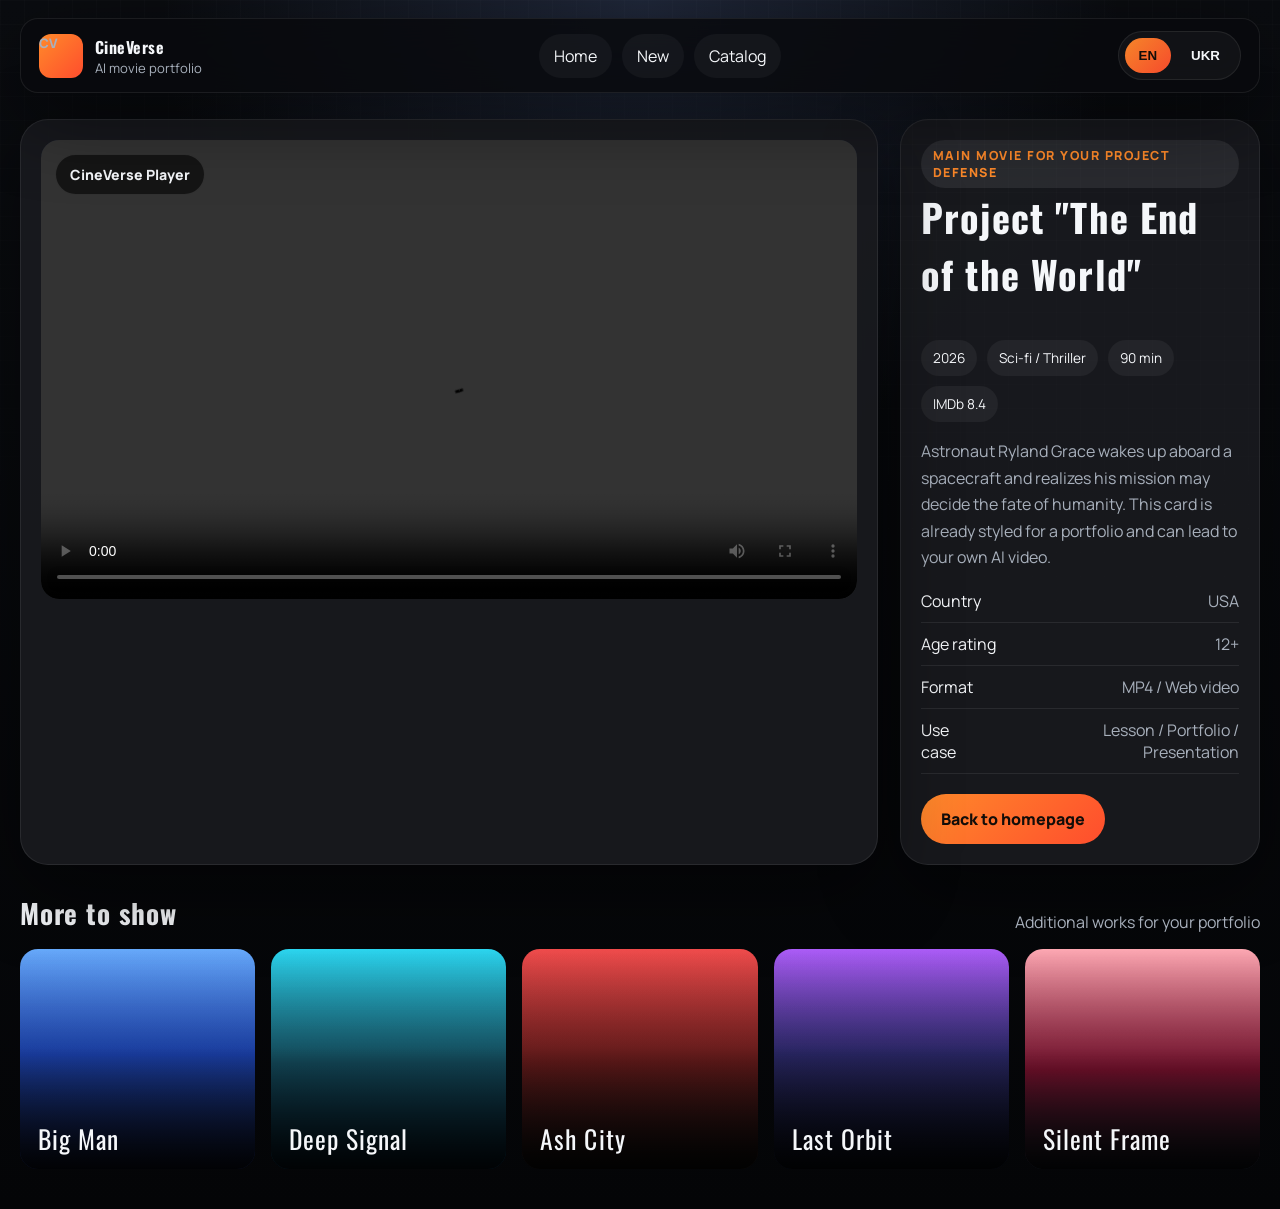
==== movie.html @ 6b6153f5 "first commit Add html css and JS" ====
<!DOCTYPE html>
<html lang="en">
  <head>
    <meta charset="UTF-8" />
    <meta name="viewport" content="width=device-width, initial-scale=1.0" />
    <title>CineVerse | Watch</title>
    <link rel="preconnect" href="https://fonts.googleapis.com" />
    <link rel="preconnect" href="https://fonts.gstatic.com" crossorigin />
    <link
      href="https://fonts.googleapis.com/css2?family=Oswald:wght@400;500;700&family=Manrope:wght@400;500;700;800&display=swap"
      rel="stylesheet"
    />
    <link rel="stylesheet" href="styles.css" />
  </head>
  <body data-page="movie">
    <div class="page-shell">
      <header class="topbar">
        <a class="brand" href="index.html">
          <span class="brand__mark">CV</span>
          <div>
            <strong>CineVerse</strong>
            <span>AI movie portfolio</span>
          </div>
        </a>

        <nav class="topnav" aria-label="Navigation">
          <a href="index.html" data-i18n="nav.home">Home</a>
          <a href="index.html#premieres" data-i18n="nav.new">New</a>
          <a href="index.html#catalog" data-i18n="nav.catalog">Catalog</a>
        </nav>

        <div class="language-switcher" aria-label="Language switcher">
          <button class="language-switcher__button is-active" type="button" data-lang="en">EN</button>
          <button class="language-switcher__button" type="button" data-lang="uk">UKR</button>
        </div>
      </header>

      <main class="player-page">
        <section class="player-layout">
          <div class="player-frame">
            <div class="player-logo">CineVerse Player</div>
            <video id="movie-player" controls playsinline poster="">
              Your browser does not support video.
            </video>
            <div class="player-placeholder" id="player-placeholder">
              <div>
                <strong data-i18n="player.emptyTitle">Video is not connected yet</strong>
                <p data-i18n="player.emptyText">
                  Add your AI film to the project and set its path in the <code>app.js</code>
                  file.
                </p>
              </div>
            </div>
          </div>

          <aside class="movie-info" id="movie-info"></aside>
        </section>

        <section class="recommendations" aria-labelledby="more-title">
          <div class="section-head">
            <h2 id="more-title" data-i18n="recommendations.title">More to show</h2>
            <span data-i18n="recommendations.text">Additional works for your portfolio</span>
          </div>
          <div class="movie-strip" id="recommendations-strip"></div>
        </section>
      </main>
    </div>

    <script src="app-fixed.js"></script>
  </body>
</html>
---- styles.css ----
:root {
  --bg: #050608;
  --panel: rgba(25, 27, 31, 0.92);
  --panel-soft: rgba(36, 39, 45, 0.88);
  --line: rgba(255, 255, 255, 0.08);
  --text: #f5f7fa;
  --muted: #a8b0bc;
  --accent: #ff8a2a;
  --accent-strong: #ff4d2d;
  --accent-cold: #6fd6ff;
  --shadow: 0 24px 80px rgba(0, 0, 0, 0.45);
}

* {
  box-sizing: border-box;
}

html {
  scroll-behavior: smooth;
}

body {
  margin: 0;
  min-height: 100vh;
  font-family: "Manrope", sans-serif;
  color: var(--text);
  background:
    radial-gradient(circle at top, rgba(66, 83, 124, 0.38), transparent 35%),
    linear-gradient(180deg, #0a0c10 0%, #040507 100%);
}

body::before {
  content: "";
  position: fixed;
  inset: 0;
  pointer-events: none;
  background-image:
    linear-gradient(rgba(255, 255, 255, 0.03) 1px, transparent 1px),
    linear-gradient(90deg, rgba(255, 255, 255, 0.03) 1px, transparent 1px);
  background-size: 24px 24px;
  mask-image: linear-gradient(180deg, rgba(0, 0, 0, 0.45), transparent 90%);
}

.page-shell {
  width: min(1240px, calc(100% - 32px));
  margin: 0 auto;
  padding: 18px 0 40px;
}

.topbar {
  display: flex;
  align-items: center;
  justify-content: space-between;
  gap: 20px;
  padding: 12px 18px;
  background: rgba(9, 10, 13, 0.86);
  border: 1px solid var(--line);
  border-radius: 18px;
  backdrop-filter: blur(18px);
  position: sticky;
  top: 12px;
  z-index: 30;
  box-shadow: var(--shadow);
}

.brand {
  display: flex;
  align-items: center;
  gap: 12px;
  color: var(--text);
  text-decoration: none;
}

.brand strong,
.hero h1,
.section-head h2,
.featured-card__content h3,
.movie-info h1,
.collection-card h3 {
  font-family: "Oswald", sans-serif;
  letter-spacing: 0.03em;
}

.brand span {
  display: block;
  color: var(--muted);
  font-size: 0.82rem;
}

.brand__mark {
  display: grid;
  place-items: center;
  width: 44px;
  height: 44px;
  border-radius: 12px;
  background: linear-gradient(135deg, var(--accent), var(--accent-strong));
  color: #111;
  font-weight: 800;
}

.topnav {
  display: flex;
  gap: 10px;
  flex-wrap: wrap;
}

.topnav a,
.button,
.language-switcher__button {
  color: var(--text);
  text-decoration: none;
  border-radius: 999px;
  transition: 0.25s ease;
}

.topnav a {
  padding: 10px 14px;
  background: rgba(255, 255, 255, 0.04);
  border: 1px solid transparent;
}

.topnav a:hover,
.button:hover,
.language-switcher__button:hover {
  transform: translateY(-1px);
}

.topnav a:hover {
  border-color: rgba(255, 255, 255, 0.14);
}

.language-switcher {
  display: inline-flex;
  align-items: center;
  gap: 6px;
  padding: 6px;
  background: rgba(255, 255, 255, 0.04);
  border: 1px solid var(--line);
  border-radius: 999px;
}

.language-switcher__button {
  border: 0;
  background: transparent;
  padding: 10px 14px;
  font-weight: 800;
  cursor: pointer;
}

.language-switcher__button.is-active {
  background: linear-gradient(135deg, rgba(255, 138, 42, 0.96), rgba(255, 77, 45, 0.96));
  color: #120d09;
}

.hero {
  position: relative;
  min-height: 560px;
  margin-top: 22px;
  padding: 38px;
  display: grid;
  grid-template-columns: minmax(0, 1.25fr) 360px;
  align-items: end;
  gap: 24px;
  overflow: hidden;
  border-radius: 32px;
  border: 1px solid var(--line);
  background: linear-gradient(180deg, rgba(8, 10, 14, 0.55), rgba(8, 9, 12, 0.94));
  box-shadow: var(--shadow);
}

.hero__backdrop {
  position: absolute;
  inset: 0;
  background:
    linear-gradient(90deg, rgba(6, 7, 10, 0.94), rgba(6, 7, 10, 0.4) 52%, rgba(6, 7, 10, 0.88)),
    radial-gradient(circle at 50% 24%, rgba(123, 152, 198, 0.34), transparent 26%),
    url("data:image/svg+xml,%3Csvg xmlns='http://www.w3.org/2000/svg' viewBox='0 0 1600 900'%3E%3Crect width='1600' height='900' fill='%23111519'/%3E%3Cellipse cx='800' cy='140' rx='280' ry='80' fill='%23333d48'/%3E%3Crect x='150' y='170' width='120' height='460' rx='30' fill='%23d8e8f3' fill-opacity='0.18'/%3E%3Crect x='1320' y='170' width='120' height='460' rx='30' fill='%23d8e8f3' fill-opacity='0.18'/%3E%3Crect x='300' y='210' width='150' height='360' rx='24' fill='%23242d36'/%3E%3Crect x='500' y='210' width='150' height='360' rx='24' fill='%23242d36'/%3E%3Crect x='950' y='210' width='150' height='360' rx='24' fill='%23242d36'/%3E%3Crect x='1150' y='210' width='150' height='360' rx='24' fill='%23242d36'/%3E%3Ccircle cx='375' cy='280' r='46' fill='%23f6f9fb' fill-opacity='0.18'/%3E%3Ccircle cx='575' cy='280' r='46' fill='%23ff8a2a' fill-opacity='0.36'/%3E%3Ccircle cx='1025' cy='280' r='46' fill='%23ff8a2a' fill-opacity='0.36'/%3E%3Ccircle cx='1225' cy='280' r='46' fill='%23ff5b47' fill-opacity='0.38'/%3E%3Cpath d='M760 210c70 0 130 80 130 182v160H630V392c0-102 60-182 130-182Z' fill='%232a3139'/%3E%3Ccircle cx='760' cy='180' r='60' fill='%23313a45'/%3E%3C/svg%3E")
      center/cover no-repeat;
  transform: scale(1.03);
}

.hero__content,
.hero__spotlight {
  position: relative;
  z-index: 1;
}

.eyebrow,
.hero__badge {
  display: inline-flex;
  align-items: center;
  padding: 7px 12px;
  border-radius: 999px;
  background: rgba(255, 255, 255, 0.08);
  color: var(--accent);
  text-transform: uppercase;
  letter-spacing: 0.12em;
  font-size: 0.78rem;
  font-weight: 800;
}

.hero h1 {
  margin: 16px 0 14px;
  max-width: 12ch;
  font-size: clamp(2.7rem, 5vw, 5.6rem);
  line-height: 0.92;
}

.hero__text,
.hero__spotlight p,
.panel p,
.collection-card p,
.movie-card__desc,
.movie-info p {
  color: var(--muted);
  line-height: 1.65;
}

.hero__actions {
  display: flex;
  gap: 14px;
  margin-top: 28px;
  flex-wrap: wrap;
}

.button {
  display: inline-flex;
  align-items: center;
  justify-content: center;
  padding: 14px 20px;
  font-weight: 800;
}

.button--primary {
  background: linear-gradient(135deg, var(--accent), var(--accent-strong));
  color: #120d09;
}

.button--ghost {
  background: rgba(255, 255, 255, 0.06);
  border: 1px solid var(--line);
}

.hero__spotlight,
.panel,
.featured-card,
.movie-card,
.collection-card,
.player-frame,
.movie-info {
  background: var(--panel);
  border: 1px solid var(--line);
  box-shadow: var(--shadow);
}

.hero__spotlight {
  padding: 22px;
  border-radius: 24px;
  backdrop-filter: blur(16px);
}

.hero__spotlight h2 {
  margin: 16px 0 12px;
  font-size: 1.85rem;
}

.meta-list,
.meta-inline {
  display: flex;
  gap: 10px;
  flex-wrap: wrap;
  padding: 0;
  list-style: none;
}

.meta-list li,
.meta-inline li {
  padding: 9px 12px;
  border-radius: 999px;
  background: rgba(255, 255, 255, 0.05);
  font-size: 0.85rem;
}

.carousel,
.content-grid,
.collections,
.recommendations {
  margin-top: 28px;
}

.section-head {
  display: flex;
  align-items: end;
  justify-content: space-between;
  gap: 16px;
  margin-bottom: 16px;
}

.section-head h2 {
  margin: 0;
  font-size: clamp(1.7rem, 2vw, 2.3rem);
}

.section-head span {
  color: var(--muted);
}

.movie-strip {
  display: grid;
  grid-template-columns: repeat(auto-fit, minmax(155px, 1fr));
  gap: 16px;
}

.content-grid {
  display: grid;
  grid-template-columns: 300px minmax(0, 1fr);
  gap: 22px;
}

.sidebar {
  display: grid;
  gap: 18px;
  align-content: start;
}

.panel {
  padding: 20px;
  border-radius: 22px;
}

.panel h3,
.panel h4 {
  margin-top: 0;
}

.sidebar-columns {
  display: grid;
  grid-template-columns: 1fr 1fr;
  gap: 16px;
}

.link-list {
  list-style: none;
  padding: 0;
  margin: 0;
  display: grid;
  gap: 8px;
}

.link-list a {
  color: var(--muted);
  text-decoration: none;
}

.link-list a:hover {
  color: var(--accent);
}

.catalog {
  min-width: 0;
}

.featured-card {
  display: grid;
  grid-template-columns: 250px minmax(0, 1fr);
  gap: 20px;
  padding: 20px;
  border-radius: 26px;
  margin-bottom: 18px;
}

.poster,
.movie-card__poster {
  position: relative;
  overflow: hidden;
  border-radius: 18px;
  min-height: 340px;
  background:
    linear-gradient(180deg, rgba(255, 255, 255, 0.04), rgba(0, 0, 0, 0.3)),
    var(--poster-gradient, linear-gradient(145deg, #475569, #0f172a));
}

.poster::before,
.movie-card__poster::before {
  content: "";
  position: absolute;
  inset: 0;
  background:
    linear-gradient(180deg, transparent 0%, rgba(0, 0, 0, 0.15) 45%, rgba(0, 0, 0, 0.92) 100%);
}

.poster::after,
.movie-card__poster::after {
  content: attr(data-title);
  position: absolute;
  left: 18px;
  right: 18px;
  bottom: 18px;
  z-index: 1;
  font-family: "Oswald", sans-serif;
  font-size: 1.6rem;
  line-height: 1.04;
  letter-spacing: 0.04em;
}

.featured-card__content h3 {
  margin: 4px 0 10px;
  font-size: 2rem;
}

.featured-card__content a,
.movie-card a {
  text-decoration: none;
}

.movie-list {
  display: grid;
  gap: 16px;
}

.movie-card {
  display: grid;
  grid-template-columns: 180px minmax(0, 1fr);
  gap: 18px;
  padding: 16px;
  border-radius: 24px;
}

.movie-card__poster {
  min-height: 250px;
}

.movie-card__content {
  min-width: 0;
}

.movie-card__header {
  display: flex;
  justify-content: space-between;
  gap: 12px;
  align-items: start;
}

.movie-card__title {
  margin: 0 0 6px;
  color: var(--text);
  font-size: 1.5rem;
}

.rating {
  padding: 8px 10px;
  border-radius: 12px;
  background: rgba(255, 138, 42, 0.16);
  color: #ffc691;
  font-weight: 800;
  white-space: nowrap;
}

.movie-card__actions {
  display: flex;
  gap: 10px;
  margin-top: 16px;
  flex-wrap: wrap;
}

.collections .collection-grid {
  display: grid;
  grid-template-columns: repeat(3, minmax(0, 1fr));
  gap: 18px;
}

.collection-card {
  padding: 22px;
  border-radius: 26px;
  min-height: 220px;
  position: relative;
  overflow: hidden;
}

.collection-card::before {
  content: "";
  position: absolute;
  inset: 0;
  background: radial-gradient(circle at top right, rgba(255, 255, 255, 0.18), transparent 30%);
}

.collection-card--warm {
  background:
    linear-gradient(180deg, rgba(19, 22, 27, 0.72), rgba(19, 22, 27, 0.98)),
    linear-gradient(135deg, #f97316, #7c2d12);
}

.collection-card--cool {
  background:
    linear-gradient(180deg, rgba(19, 22, 27, 0.72), rgba(19, 22, 27, 0.98)),
    linear-gradient(135deg, #0ea5e9, #1d4ed8);
}

.collection-card--gold {
  background:
    linear-gradient(180deg, rgba(19, 22, 27, 0.72), rgba(19, 22, 27, 0.98)),
    linear-gradient(135deg, #eab308, #92400e);
}

.player-page {
  margin-top: 26px;
}

.player-layout {
  display: grid;
  grid-template-columns: minmax(0, 1.5fr) 360px;
  gap: 22px;
}

.player-frame,
.movie-info {
  border-radius: 28px;
  padding: 20px;
}

.player-frame {
  position: relative;
}

.player-logo {
  position: absolute;
  top: 34px;
  left: 34px;
  z-index: 2;
  padding: 10px 14px;
  border-radius: 999px;
  background: rgba(0, 0, 0, 0.58);
  border: 1px solid rgba(255, 255, 255, 0.12);
  font-size: 0.88rem;
  font-weight: 800;
}

video {
  display: block;
  width: 100%;
  aspect-ratio: 16 / 9;
  border-radius: 18px;
  background:
    radial-gradient(circle at center, rgba(255, 138, 42, 0.22), transparent 18%),
    linear-gradient(135deg, #0f172a, #1f2937);
}

.player-placeholder {
  position: absolute;
  inset: 20px;
  display: grid;
  place-items: center;
  text-align: center;
  border-radius: 18px;
  padding: 24px;
  background: linear-gradient(180deg, rgba(5, 6, 8, 0.08), rgba(5, 6, 8, 0.74));
  pointer-events: none;
}

.player-placeholder[hidden] {
  display: none;
}

.player-placeholder strong {
  display: block;
  margin-bottom: 8px;
  font-size: 1.15rem;
}

.movie-info h1 {
  margin-top: 0;
  font-size: 2.4rem;
}

.movie-facts {
  display: grid;
  gap: 10px;
  margin: 20px 0;
}

.movie-facts div {
  display: flex;
  justify-content: space-between;
  gap: 18px;
  padding-bottom: 10px;
  border-bottom: 1px solid var(--line);
}

.movie-facts span:last-child {
  color: var(--muted);
  text-align: right;
}

.mini-card {
  text-decoration: none;
  color: inherit;
}

.mini-card .movie-card__poster {
  min-height: 220px;
}

@media (max-width: 1024px) {
  .hero,
  .content-grid,
  .player-layout,
  .collections .collection-grid,
  .featured-card,
  .movie-card {
    grid-template-columns: 1fr;
  }

  .hero {
    min-height: unset;
  }

  .sidebar-columns {
    grid-template-columns: 1fr;
  }
}

@media (max-width: 720px) {
  .page-shell {
    width: min(100% - 20px, 1240px);
  }

  .topbar {
    padding: 14px;
  }

  .topnav {
    display: none;
  }

  .hero,
  .player-frame,
  .movie-info,
  .featured-card,
  .movie-card,
  .panel {
    border-radius: 22px;
  }

  .hero {
    padding: 24px;
  }

  .hero h1 {
    max-width: none;
  }

  .section-head {
    align-items: start;
    flex-direction: column;
  }

  .movie-card__header {
    flex-direction: column;
  }

  .player-logo {
    top: 28px;
    left: 28px;
  }
}
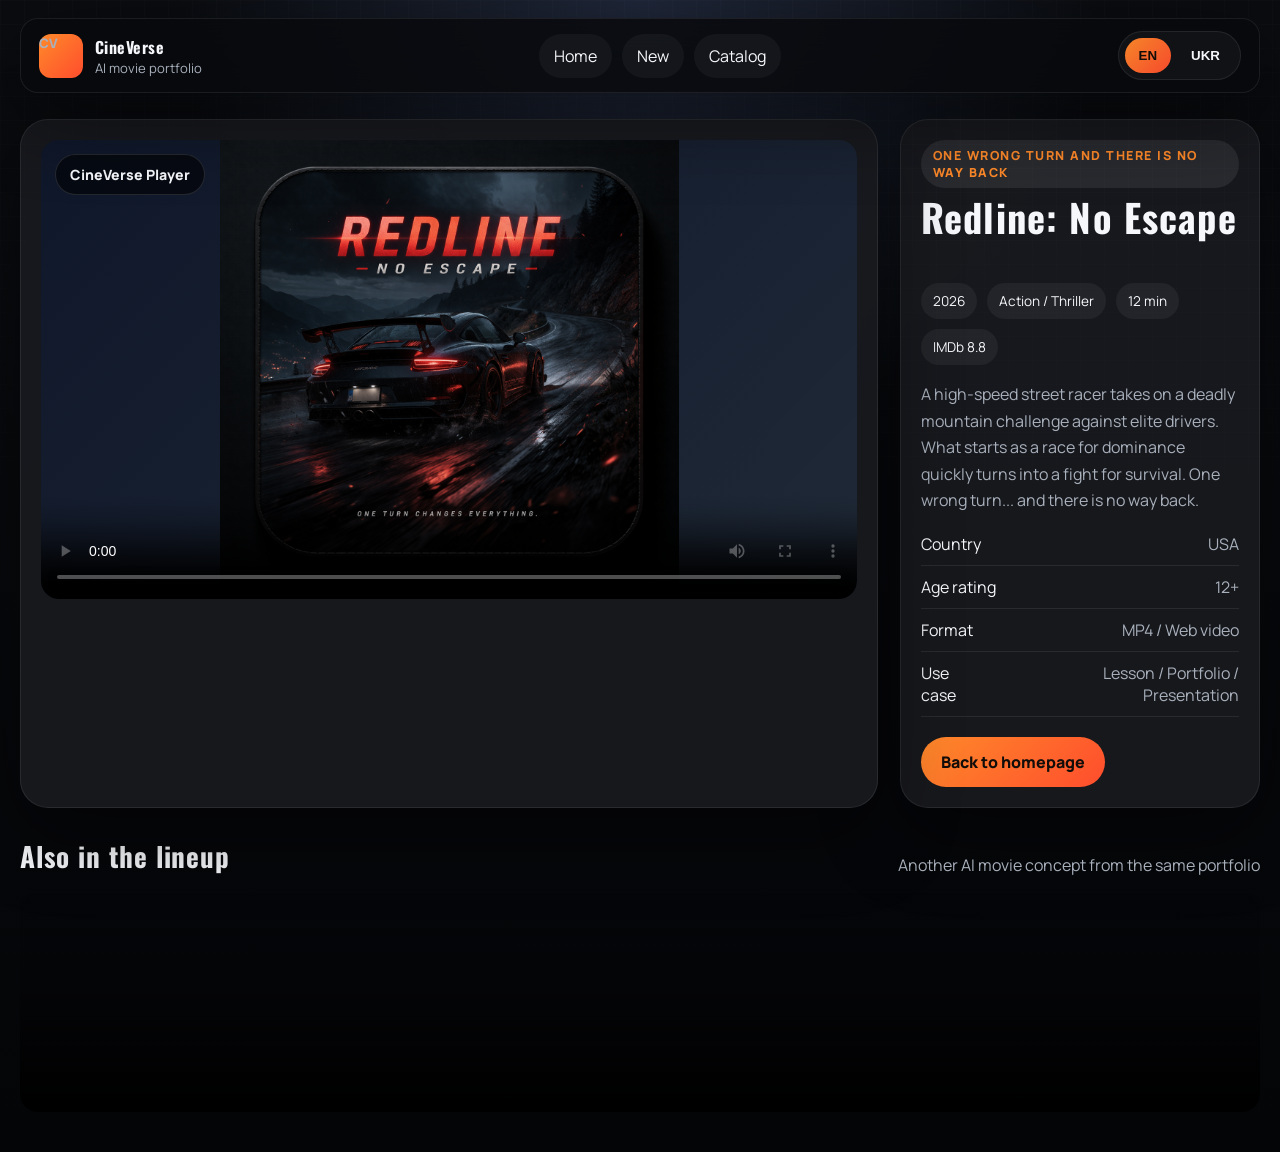
==== commit 711b112a: "add albom" ====
--- a/movie.html
+++ b/movie.html
@@ -66,6 +66,6 @@
       </main>
     </div>
 
-    <script src="app-fixed.js"></script>
+    <script src="app-portfolio.js"></script>
   </body>
 </html>
--- a/styles.css
+++ b/styles.css
@@ -377,7 +377,13 @@
   min-height: 340px;
   background:
     linear-gradient(180deg, rgba(255, 255, 255, 0.04), rgba(0, 0, 0, 0.3)),
+    var(--poster-image, none) center/cover no-repeat,
     var(--poster-gradient, linear-gradient(145deg, #475569, #0f172a));
+}
+
+.poster--image::after,
+.movie-card__poster.poster--image::after {
+  content: "";
 }
 
 .poster::before,
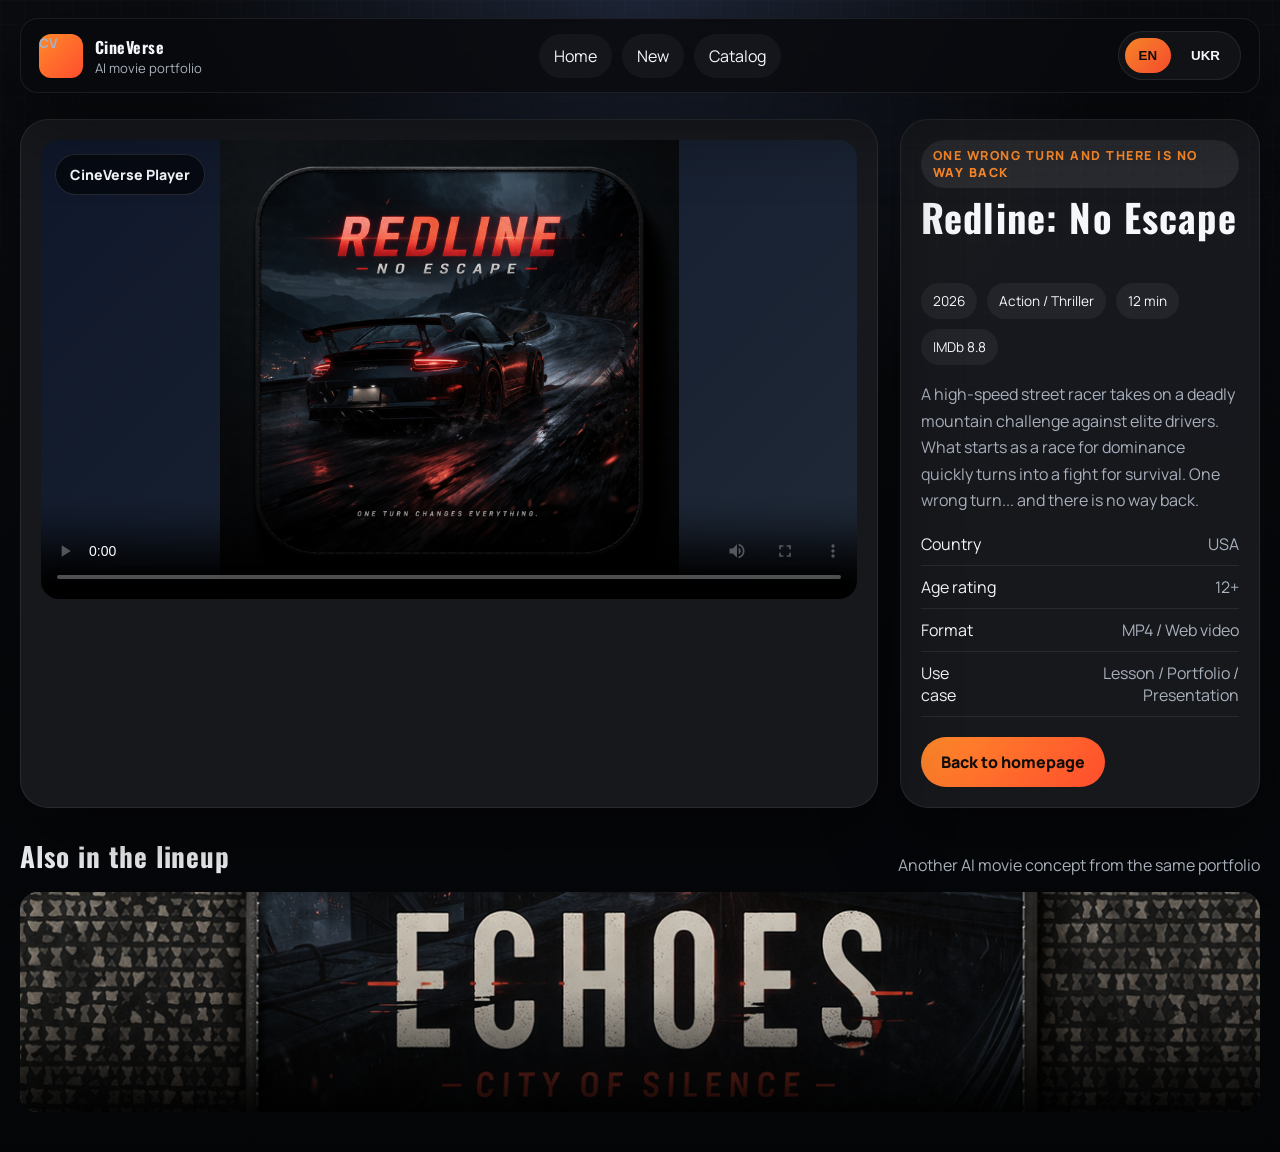
==== commit 34aed990: "дороботка" ====
--- a/movie.html
+++ b/movie.html
@@ -4,6 +4,7 @@
     <meta charset="UTF-8" />
     <meta name="viewport" content="width=device-width, initial-scale=1.0" />
     <title>CineVerse | Watch</title>
+    <link rel="icon" type="image/svg+xml" href="favicon.svg" />
     <link rel="preconnect" href="https://fonts.googleapis.com" />
     <link rel="preconnect" href="https://fonts.gstatic.com" crossorigin />
     <link
--- a/styles.css
+++ b/styles.css
@@ -377,13 +377,25 @@
   min-height: 340px;
   background:
     linear-gradient(180deg, rgba(255, 255, 255, 0.04), rgba(0, 0, 0, 0.3)),
-    var(--poster-image, none) center/cover no-repeat,
     var(--poster-gradient, linear-gradient(145deg, #475569, #0f172a));
+}
+
+.poster__image {
+  position: absolute;
+  inset: 0;
+  width: 100%;
+  height: 100%;
+  object-fit: cover;
 }
 
 .poster--image::after,
 .movie-card__poster.poster--image::after {
   content: "";
+}
+
+.poster--image::before,
+.movie-card__poster.poster--image::before {
+  z-index: 1;
 }
 
 .poster::before,
